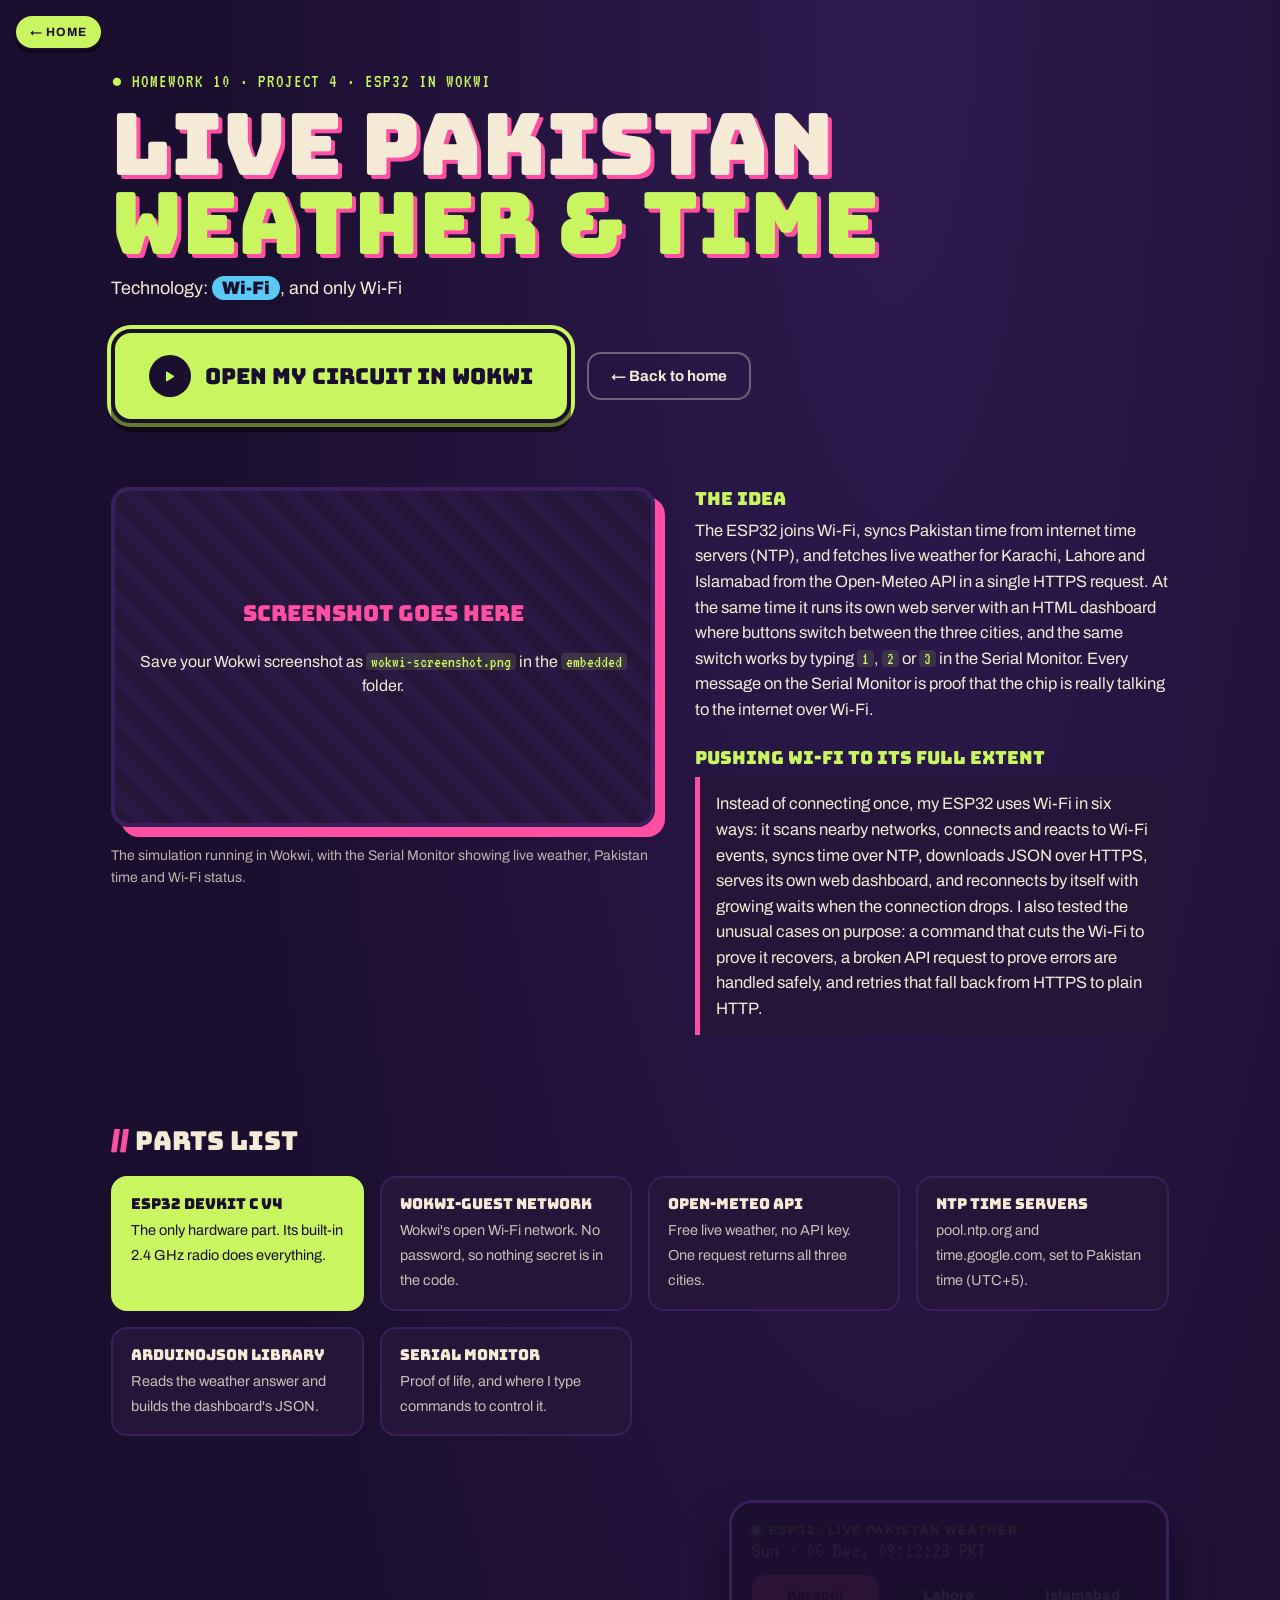
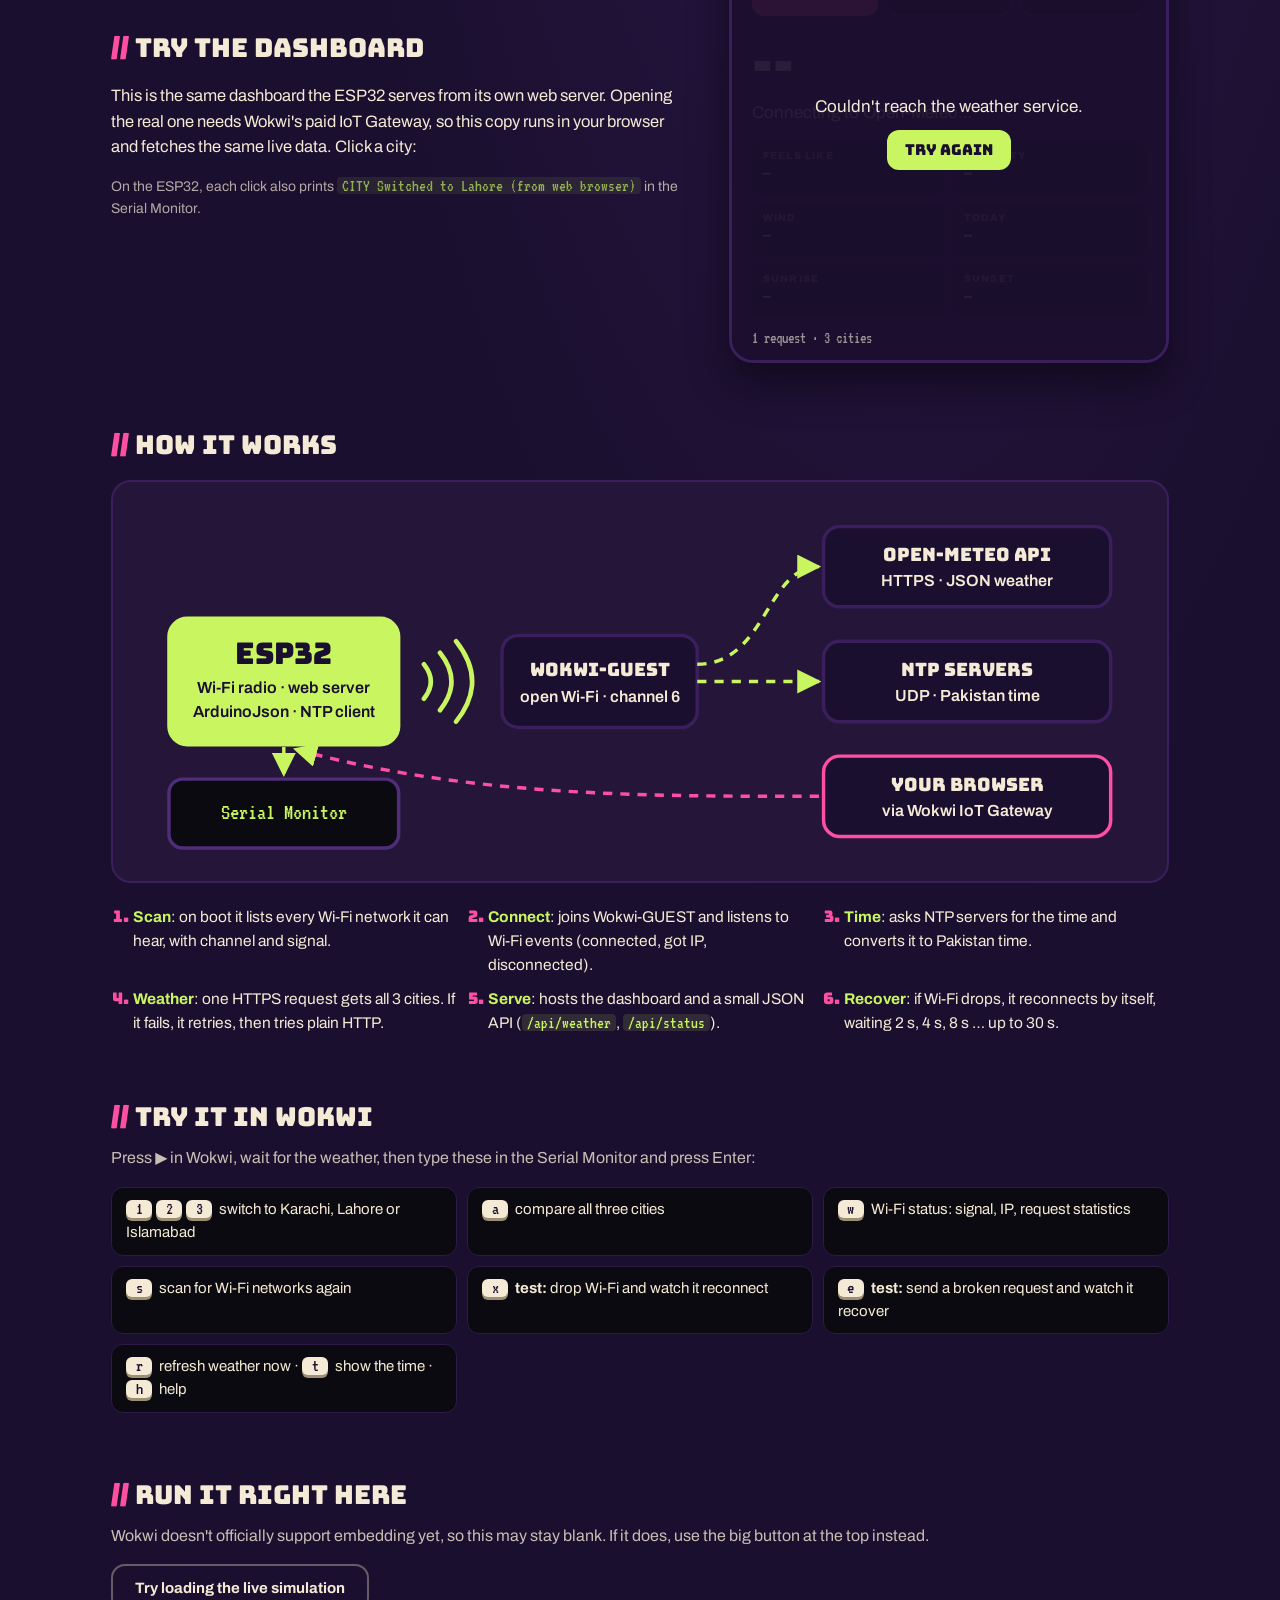
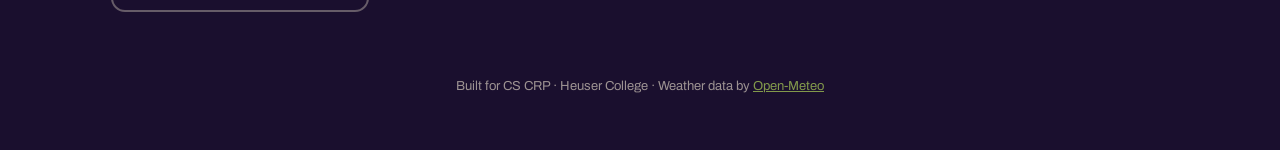
==== Homework_9/embedded/index.html @ a688c6cf "Add files via upload add hw 10 embedded page" ====
<!DOCTYPE html>
<html lang="en">
<head>
  <meta charset="UTF-8">
  <meta name="viewport" content="width=device-width, initial-scale=1.0">
  <title>Live Pakistan Weather & Time · Homework 10</title>
  <link rel="preconnect" href="https://fonts.googleapis.com">
  <link rel="preconnect" href="https://fonts.gstatic.com" crossorigin>
  <link href="https://fonts.googleapis.com/css2?family=Archivo:wght@400;600;700;800;900&family=Bungee&family=Caveat:wght@600;700&family=VT323&display=swap" rel="stylesheet">
  <link rel="stylesheet" href="embedded.css">
</head>
<body>
  <a class="home-link" href="/">← Home</a>

  <main class="page">

    <!-- ============ TITLE + BIG BUTTON ============ -->
    <section class="hero">
      <span class="kicker">● HOMEWORK 10 · PROJECT 4 · ESP32 IN WOKWI</span>
      <h1 class="title">LIVE PAKISTAN<br><span>WEATHER &amp; TIME</span></h1>
      <p class="tech">Technology: <b>Wi-Fi</b>, and only Wi-Fi</p>
      <div class="cta">
        <!-- ▼▼ Paste your Wokwi share link here (the only place it lives) ▼▼ -->
        <a class="big-btn" id="wokwiLink" href="https://wokwi.com/projects/YOUR-PROJECT-ID" target="_blank" rel="noopener">
          <span class="play">▶</span> Open my circuit in Wokwi
        </a>
        <a class="ghost-btn" href="/">← Back to home</a>
      </div>
    </section>

    <!-- ============ SCREENSHOT + EXPLANATION ============ -->
    <section class="split">
      <figure class="shot">
        <img src="wokwi-screenshot.png" alt="Screenshot of the running Wokwi simulation with the Serial Monitor"
             onerror="this.hidden=true;document.getElementById('shotMissing').hidden=false">
        <div class="shot-missing" id="shotMissing" hidden>
          <p class="big">SCREENSHOT GOES HERE</p>
          <p>Save your Wokwi screenshot as <code>wokwi-screenshot.png</code> in the <code>embedded</code> folder.</p>
        </div>
        <figcaption>The simulation running in Wokwi, with the Serial Monitor showing live weather, Pakistan time and Wi-Fi status.</figcaption>
      </figure>

      <div class="explain">
        <h2>The idea</h2>
        <p>The ESP32 joins Wi-Fi, syncs Pakistan time from internet time servers (NTP), and fetches live weather for Karachi, Lahore and Islamabad from the Open-Meteo API in a single HTTPS request. At the same time it runs its own web server with an HTML dashboard where buttons switch between the three cities, and the same switch works by typing <code>1</code>, <code>2</code> or <code>3</code> in the Serial Monitor. Every message on the Serial Monitor is proof that the chip is really talking to the internet over Wi-Fi.</p>

        <h2>Pushing Wi-Fi to its full extent</h2>
        <p class="extent">Instead of connecting once, my ESP32 uses Wi-Fi in six ways: it scans nearby networks, connects and reacts to Wi-Fi events, syncs time over NTP, downloads JSON over HTTPS, serves its own web dashboard, and reconnects by itself with growing waits when the connection drops. I also tested the unusual cases on purpose: a command that cuts the Wi-Fi to prove it recovers, a broken API request to prove errors are handled safely, and retries that fall back from HTTPS to plain HTTP.</p>
      </div>
    </section>

    <!-- ============ PARTS LIST ============ -->
    <section>
      <h2 class="section-title">Parts list</h2>
      <div class="parts">
        <div class="part hw"><b>ESP32 DevKit C v4</b><span>The only hardware part. Its built-in 2.4 GHz radio does everything.</span></div>
        <div class="part"><b>Wokwi-GUEST network</b><span>Wokwi's open Wi-Fi network. No password, so nothing secret is in the code.</span></div>
        <div class="part"><b>Open-Meteo API</b><span>Free live weather, no API key. One request returns all three cities.</span></div>
        <div class="part"><b>NTP time servers</b><span>pool.ntp.org and time.google.com, set to Pakistan time (UTC+5).</span></div>
        <div class="part"><b>ArduinoJson library</b><span>Reads the weather answer and builds the dashboard's JSON.</span></div>
        <div class="part"><b>Serial Monitor</b><span>Proof of life, and where I type commands to control it.</span></div>
      </div>
    </section>

    <!-- ============ LIVE PREVIEW OF THE ESP32 DASHBOARD ============ -->
    <section class="preview-wrap">
      <div class="preview-text">
        <h2 class="section-title">Try the dashboard</h2>
        <p>This is the same dashboard the ESP32 serves from its own web server. Opening the real one needs Wokwi's paid IoT Gateway, so this copy runs in your browser and fetches the same live data. Click a city:</p>
        <p class="note">On the ESP32, each click also prints <code>CITY Switched to Lahore (from web browser)</code> in the Serial Monitor.</p>
      </div>
      <div class="device" id="device">
        <div class="device-top"><span class="led"></span> ESP32 · LIVE PAKISTAN WEATHER</div>
        <div class="clock" id="clock">--:--:-- PKT</div>
        <div class="tabs" role="tablist">
          <button type="button" data-city="0" class="on">Karachi</button>
          <button type="button" data-city="1">Lahore</button>
          <button type="button" data-city="2">Islamabad</button>
        </div>
        <div class="reading" id="reading">
          <div class="temp" id="temp">--</div>
          <div class="sky" id="sky">Connecting to Open-Meteo…</div>
          <div class="grid">
            <div><b>Feels like</b><span id="feels">–</span></div>
            <div><b>Humidity</b><span id="hum">–</span></div>
            <div><b>Wind</b><span id="wind">–</span></div>
            <div><b>Today</b><span id="range">–</span></div>
            <div><b>Sunrise</b><span id="rise">–</span></div>
            <div><b>Sunset</b><span id="set">–</span></div>
          </div>
        </div>
        <div class="device-error" id="previewError" hidden>
          <p>Couldn't reach the weather service.</p>
          <button type="button" id="retry">Try again</button>
        </div>
        <div class="device-foot" id="foot">1 request · 3 cities</div>
      </div>
    </section>

    <!-- ============ HOW IT WORKS ============ -->
    <section>
      <h2 class="section-title">How it works</h2>
      <svg class="diagram" viewBox="0 0 900 330" role="img" aria-label="Diagram: the ESP32 talks over Wi-Fi to the Wokwi-GUEST access point, which reaches Open-Meteo and NTP servers on the internet; a browser reaches the ESP32's web server through the Wokwi IoT Gateway; the Serial Monitor shows logs and sends commands.">
        <defs>
          <marker id="arrow" viewBox="0 0 10 10" refX="9" refY="5" markerWidth="7" markerHeight="7" orient="auto-start-reverse"><path d="M0,0 L10,5 L0,10 z" fill="#C8F560"/></marker>
        </defs>
        <!-- ESP32 -->
        <rect x="40" y="110" width="200" height="110" rx="16" class="box hw"/>
        <text x="140" y="150" class="label big on-lime">ESP32</text>
        <text x="140" y="175" class="label on-lime">Wi-Fi radio · web server</text>
        <text x="140" y="196" class="label on-lime">ArduinoJson · NTP client</text>
        <!-- waves -->
        <path class="wave" d="M262,150 q12,15 0,30"/><path class="wave w2" d="M276,140 q20,25 0,50"/><path class="wave w3" d="M290,130 q28,35 0,70"/>
        <!-- access point -->
        <rect x="330" y="125" width="170" height="80" rx="14" class="box"/>
        <text x="415" y="160" class="label big2">Wokwi-GUEST</text>
        <text x="415" y="183" class="label">open Wi-Fi · channel 6</text>
        <!-- internet services -->
        <rect x="610" y="30" width="250" height="70" rx="14" class="box"/>
        <text x="735" y="60" class="label big2">Open-Meteo API</text>
        <text x="735" y="82" class="label">HTTPS · JSON weather</text>
        <rect x="610" y="130" width="250" height="70" rx="14" class="box"/>
        <text x="735" y="160" class="label big2">NTP servers</text>
        <text x="735" y="182" class="label">UDP · Pakistan time</text>
        <rect x="610" y="230" width="250" height="70" rx="14" class="box pink"/>
        <text x="735" y="260" class="label big2">Your browser</text>
        <text x="735" y="282" class="label">via Wokwi IoT Gateway</text>
        <!-- links -->
        <path class="link" d="M500,150 C560,150 560,65 606,65" marker-end="url(#arrow)"/>
        <path class="link" d="M500,165 L606,165" marker-end="url(#arrow)"/>
        <path class="link back" d="M606,265 C450,265 300,265 150,224" marker-end="url(#arrow)"/>
        <!-- serial monitor -->
        <rect x="40" y="250" width="200" height="60" rx="12" class="box dark"/>
        <text x="140" y="285" class="label mono">Serial Monitor</text>
        <path class="link" d="M140,222 L140,246" marker-end="url(#arrow)"/>
      </svg>
      <ol class="steps">
        <li><b>Scan</b>: on boot it lists every Wi-Fi network it can hear, with channel and signal.</li>
        <li><b>Connect</b>: joins Wokwi-GUEST and listens to Wi-Fi events (connected, got IP, disconnected).</li>
        <li><b>Time</b>: asks NTP servers for the time and converts it to Pakistan time.</li>
        <li><b>Weather</b>: one HTTPS request gets all 3 cities. If it fails, it retries, then tries plain HTTP.</li>
        <li><b>Serve</b>: hosts the dashboard and a small JSON API (<code>/api/weather</code>, <code>/api/status</code>).</li>
        <li><b>Recover</b>: if Wi-Fi drops, it reconnects by itself, waiting 2 s, 4 s, 8 s … up to 30 s.</li>
      </ol>
    </section>

    <!-- ============ SERIAL COMMANDS ============ -->
    <section>
      <h2 class="section-title">Try it in Wokwi</h2>
      <p class="muted">Press ▶ in Wokwi, wait for the weather, then type these in the Serial Monitor and press Enter:</p>
      <div class="commands">
        <div><kbd>1</kbd><kbd>2</kbd><kbd>3</kbd> switch to Karachi, Lahore or Islamabad</div>
        <div><kbd>a</kbd> compare all three cities</div>
        <div><kbd>w</kbd> Wi-Fi status: signal, IP, request statistics</div>
        <div><kbd>s</kbd> scan for Wi-Fi networks again</div>
        <div><kbd>x</kbd> <b>test:</b> drop Wi-Fi and watch it reconnect</div>
        <div><kbd>e</kbd> <b>test:</b> send a broken request and watch it recover</div>
        <div><kbd>r</kbd> refresh weather now · <kbd>t</kbd> show the time · <kbd>h</kbd> help</div>
      </div>
    </section>

    <!-- ============ OPTIONAL EMBED ============ -->
    <section class="embed">
      <h2 class="section-title">Run it right here</h2>
      <p class="muted">Wokwi doesn't officially support embedding yet, so this may stay blank. If it does, use the big button at the top instead.</p>
      <button type="button" class="ghost-btn" id="embedBtn">Try loading the live simulation</button>
      <div class="embed-frame" id="embedFrame" hidden></div>
    </section>

    <p class="credits">Built for CS CRP · Heuser College · Weather data by <a href="https://open-meteo.com/" target="_blank" rel="noopener">Open-Meteo</a></p>
  </main>

  <script src="embedded.js"></script>
</body>
</html>
---- Homework_9/embedded/embedded.css ----
/* /embedded · Homework 10 page */
:root {
  --night: #1A0F2E;
  --night-2: #241539;
  --plum: #3A1F5C;
  --tang: #FF6B2C;
  --lime: #C8F560;
  --cream: #F4EAD5;
  --pink: #FF4FA3;
  --sky: #5BC8F5;
  --ink: #120a1f;
}
* { box-sizing: border-box; }
html, body { margin: 0; overflow-x: hidden; }
body {
  min-height: 100vh;
  background: radial-gradient(ellipse at 70% 0%, #2f1a50 0%, transparent 55%), var(--night);
  color: var(--cream);
  font-family: 'Archivo', system-ui, sans-serif;
  line-height: 1.55;
}
a { color: var(--lime); }
code { font: 17px 'VT323', monospace; background: rgba(200,245,96,.12); color: var(--lime); padding: 0 5px; border-radius: 4px; }

.home-link {
  position: fixed; top: 14px; left: 14px; z-index: 50;
  padding: 9px 14px; border-radius: 999px;
  background: var(--lime); color: var(--night);
  font: 700 12px 'Archivo', sans-serif; letter-spacing: .08em; text-transform: uppercase; text-decoration: none;
  border: 2px solid var(--night); box-shadow: 0 3px 0 rgba(0,0,0,.5);
}
.page { width: min(1160px, 100%); margin: 0 auto; padding: 70px 4vw 40px; }
section { margin-bottom: 64px; }
.section-title { margin: 0 0 18px; font: 26px 'Bungee', sans-serif; color: var(--cream); }
.section-title::before { content: '// '; color: var(--pink); }
.muted { opacity: .8; margin-top: -6px; }

/* ---------- hero ---------- */
.kicker { font: 19px 'VT323', monospace; color: var(--lime); letter-spacing: .05em; }
.title { margin: 10px 0 12px; font: 400 clamp(40px, 7.4vw, 86px)/.92 'Bungee', sans-serif; text-shadow: 4px 4px 0 var(--pink); animation: drop .7s cubic-bezier(.2,1.4,.4,1) both; }
.title span { color: var(--lime); }
.tech { margin: 0 0 26px; font-size: 18px; }
.tech b { background: var(--sky); color: var(--night); padding: 2px 10px; border-radius: 999px; font-weight: 900; }
.cta { display: flex; flex-wrap: wrap; gap: 16px; align-items: center; }
.big-btn {
  display: inline-flex; align-items: center; gap: 14px;
  padding: 22px 34px; border-radius: 20px;
  background: var(--lime); color: var(--night);
  font: 22px 'Bungee', sans-serif; text-decoration: none;
  border: 4px solid var(--night);
  box-shadow: 0 9px 0 rgba(0,0,0,.5), 0 0 0 4px var(--lime);
  transition: transform .15s, box-shadow .15s;
  animation: pop .6s cubic-bezier(.2,1.5,.4,1) .3s both;
}
.big-btn:hover { transform: translateY(-4px) rotate(-1deg); box-shadow: 0 13px 0 rgba(0,0,0,.5), 0 0 0 4px var(--lime); }
.big-btn:active { transform: translateY(6px); box-shadow: 0 2px 0 rgba(0,0,0,.5), 0 0 0 4px var(--lime); }
.big-btn .play { display: grid; place-items: center; width: 42px; height: 42px; border-radius: 50%; background: var(--night); color: var(--lime); font-size: 18px; }
.ghost-btn {
  padding: 14px 22px; border-radius: 14px;
  border: 2px solid rgba(244,234,213,.35); background: transparent; color: var(--cream);
  font: 700 15px 'Archivo', sans-serif; text-decoration: none; cursor: pointer;
}
.ghost-btn:hover { border-color: var(--lime); color: var(--lime); }

/* ---------- screenshot + explanation ---------- */
.split { display: grid; grid-template-columns: 1.15fr 1fr; gap: 40px; align-items: start; }
.shot { margin: 0; }
.shot img, .shot-missing {
  display: block; width: 100%;
  border-radius: 18px; border: 4px solid var(--plum);
  box-shadow: 10px 10px 0 var(--pink);
}
.shot-missing { aspect-ratio: 16 / 10; display: grid; place-content: center; text-align: center; padding: 20px; background: repeating-linear-gradient(45deg, var(--night-2) 0 14px, #2a1945 14px 28px); }
.shot-missing[hidden], .shot img[hidden] { display: none; }
.shot-missing .big { font: 22px 'Bungee', sans-serif; color: var(--pink); margin: 0 0 6px; }
.shot figcaption { margin-top: 18px; font-size: 14px; opacity: .75; }
.explain h2 { margin: 0 0 8px; font: 18px 'Bungee', sans-serif; color: var(--lime); }
.explain p { margin: 0 0 24px; font-size: 16.5px; }
.extent { background: var(--night-2); border-left: 5px solid var(--pink); padding: 14px 16px; border-radius: 0 14px 14px 0; }

/* ---------- parts ---------- */
.parts { display: grid; grid-template-columns: repeat(auto-fit, minmax(240px, 1fr)); gap: 16px; }
.part {
  background: var(--night-2); border: 2px solid var(--plum); border-radius: 16px; padding: 16px 18px;
  transition: transform .15s, border-color .15s;
}
.part:hover { transform: translateY(-3px); border-color: var(--lime); }
.part b { display: block; font: 15px 'Bungee', sans-serif; color: var(--cream); margin-bottom: 4px; }
.part span { font-size: 14.5px; opacity: .8; }
.part.hw { background: var(--lime); color: var(--night); border-color: var(--lime); }
.part.hw b { color: var(--night); }
.part.hw span { opacity: 1; }

/* ---------- dashboard preview ---------- */
.preview-wrap { display: grid; grid-template-columns: 1fr 440px; gap: 40px; align-items: center; }
.preview-text p { font-size: 16.5px; }
.note { font-size: 14px !important; opacity: .7; }
.device {
  position: relative;
  background: var(--night-2); border: 3px solid var(--plum); border-radius: 24px;
  padding: 20px 20px 14px;
  box-shadow: 0 20px 40px rgba(0,0,0,.45);
}
.device-top { font: 700 12px 'Archivo', sans-serif; letter-spacing: .14em; color: var(--lime); display: flex; align-items: center; gap: 8px; }
.led { width: 9px; height: 9px; border-radius: 50%; background: var(--lime); box-shadow: 0 0 10px var(--lime); animation: blink 1.6s steps(2) infinite; }
.clock { font: 22px 'VT323', monospace; opacity: .85; margin-top: 2px; }
.tabs { display: flex; gap: 8px; margin: 14px 0 16px; }
.tabs button {
  flex: 1; padding: 11px 6px; border-radius: 12px;
  border: 2px solid var(--plum); background: var(--night); color: var(--cream);
  font: 800 14px 'Archivo', sans-serif; cursor: pointer; transition: background .15s, transform .1s;
}
.tabs button:hover { border-color: var(--pink); }
.tabs button:active { transform: scale(.96); }
.tabs button.on { background: var(--pink); color: var(--night); border-color: var(--pink); }
.temp { font: 900 62px/1 'Archivo', sans-serif; }
.sky { font-size: 17px; margin: 6px 0 14px; min-height: 26px; }
.reading.swap { animation: swap .35s ease; }
.grid { display: grid; grid-template-columns: 1fr 1fr; gap: 8px; }
.grid div { background: var(--night); border-radius: 12px; padding: 9px 11px; }
.grid b { display: block; font: 800 10px 'Archivo', sans-serif; letter-spacing: .12em; text-transform: uppercase; opacity: .6; }
.grid span { font-weight: 700; }
.device-foot { margin-top: 12px; font: 16px 'VT323', monospace; opacity: .6; }
.device-error { position: absolute; inset: 0; border-radius: 21px; background: rgba(26,15,46,.93); display: grid; place-content: center; gap: 10px; text-align: center; padding: 20px; }
.device-error[hidden] { display: none; }
.device-error p { margin: 0; font-size: 17px; }
.device-error button { justify-self: center; padding: 10px 18px; border-radius: 12px; border: 0; background: var(--lime); color: var(--night); font: 15px 'Bungee', sans-serif; cursor: pointer; }
.reading.loading .temp, .reading.loading .grid span { opacity: .35; }

/* ---------- how it works ---------- */
.diagram { width: 100%; height: auto; display: block; background: var(--night-2); border: 2px solid var(--plum); border-radius: 20px; padding: 10px; }
.diagram .box { fill: var(--night); stroke: var(--plum); stroke-width: 3; }
.diagram .box.hw { fill: var(--lime); stroke: var(--lime); }
.diagram .box.pink { stroke: var(--pink); }
.diagram .box.dark { fill: #0B0A10; stroke: #4f2d7a; }
.diagram .label { fill: var(--cream); font: 600 14px 'Archivo', sans-serif; text-anchor: middle; }
.diagram .label.big { font: 26px 'Bungee', sans-serif; }
.diagram .label.on-lime { fill: var(--night); }
.diagram .label.big2 { font: 16px 'Bungee', sans-serif; }
.diagram .label.mono { font: 20px 'VT323', monospace; fill: var(--lime); }
.diagram .wave { fill: none; stroke: var(--lime); stroke-width: 4; stroke-linecap: round; animation: wave 1.5s ease-in-out infinite; }
.diagram .wave.w2 { animation-delay: .2s; }
.diagram .wave.w3 { animation-delay: .4s; }
.diagram .link { fill: none; stroke: var(--lime); stroke-width: 3; stroke-dasharray: 8 7; animation: flow 1.2s linear infinite; }
.diagram .link.back { stroke: var(--pink); }
.steps { display: grid; grid-template-columns: repeat(auto-fit, minmax(300px, 1fr)); gap: 10px 30px; padding-left: 22px; margin-top: 22px; }
.steps li { font-size: 15.5px; }
.steps li::marker { font: 16px 'Bungee', sans-serif; color: var(--pink); }
.steps b { color: var(--lime); }

/* ---------- commands ---------- */
.commands { display: grid; grid-template-columns: repeat(auto-fit, minmax(320px, 1fr)); gap: 10px; }
.commands div { background: #0B0A10; border-radius: 12px; padding: 10px 14px; font-size: 15px; border: 1px solid #2c1a47; }
kbd { display: inline-block; min-width: 26px; text-align: center; margin-right: 4px; padding: 0 6px; border-radius: 6px; background: var(--cream); color: var(--night); font: 18px 'VT323', monospace; box-shadow: 0 3px 0 #9d8f74; }

/* ---------- embed ---------- */
.embed-frame { margin-top: 18px; border-radius: 18px; overflow: hidden; border: 3px solid var(--plum); background: #0B0A10; }
.embed-frame iframe { display: block; width: 100%; height: 620px; border: 0; }

.credits { text-align: center; font-size: 13px; opacity: .6; }

@keyframes drop { from { transform: translateY(-30px); opacity: 0; } }
@keyframes pop { from { transform: scale(.7); opacity: 0; } }
@keyframes blink { 50% { opacity: .25; } }
@keyframes swap { from { opacity: .2; transform: translateY(8px); } }
@keyframes wave { 0%, 100% { opacity: .25; } 50% { opacity: 1; } }
@keyframes flow { to { stroke-dashoffset: -30; } }

@media (max-width: 920px) {
  .split, .preview-wrap { grid-template-columns: 1fr; }
  .device { max-width: 460px; }
}
@media (max-width: 560px) {
  .big-btn { font-size: 17px; padding: 18px 22px; }
  .temp { font-size: 50px; }
  .steps, .commands { grid-template-columns: 1fr; }
  .shot img, .shot-missing { box-shadow: 6px 6px 0 var(--pink); }
}
@media (prefers-reduced-motion: reduce) {
  *, *::before, *::after { animation: none !important; transition: none !important; }
}
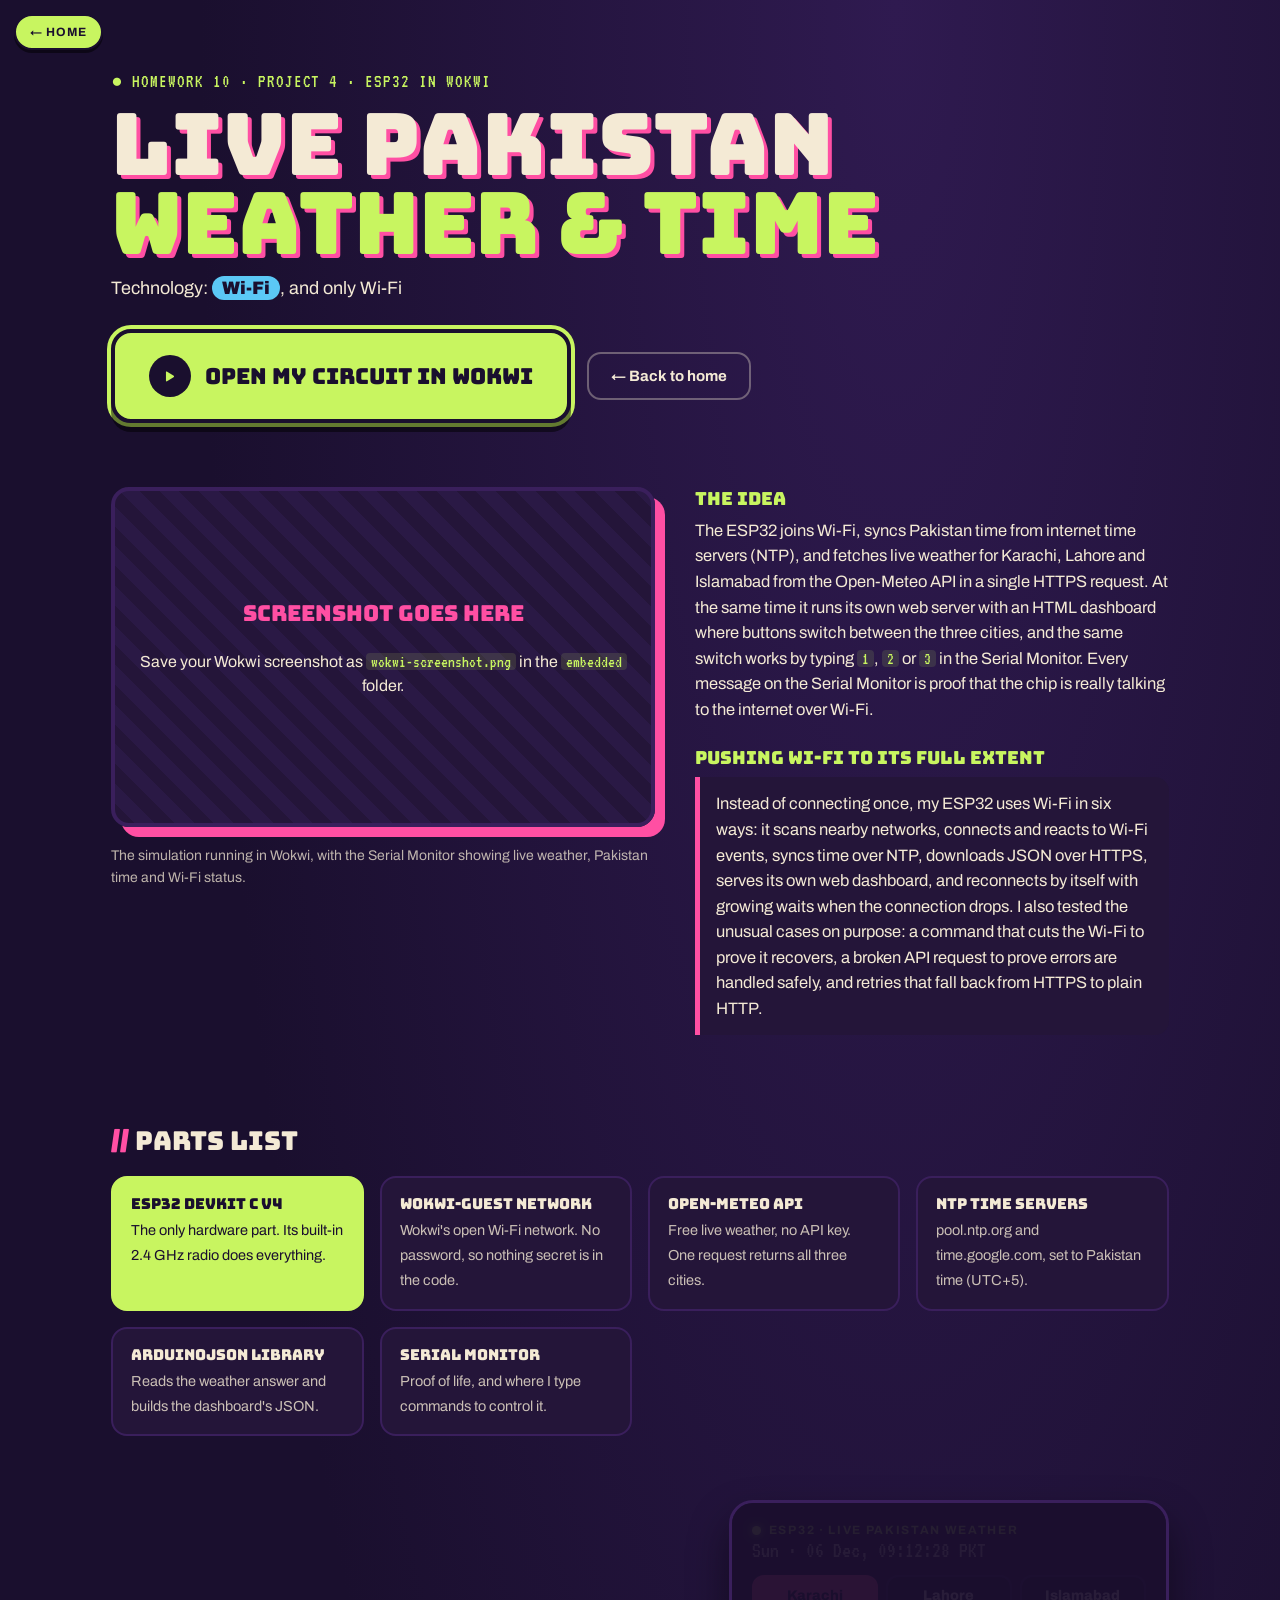
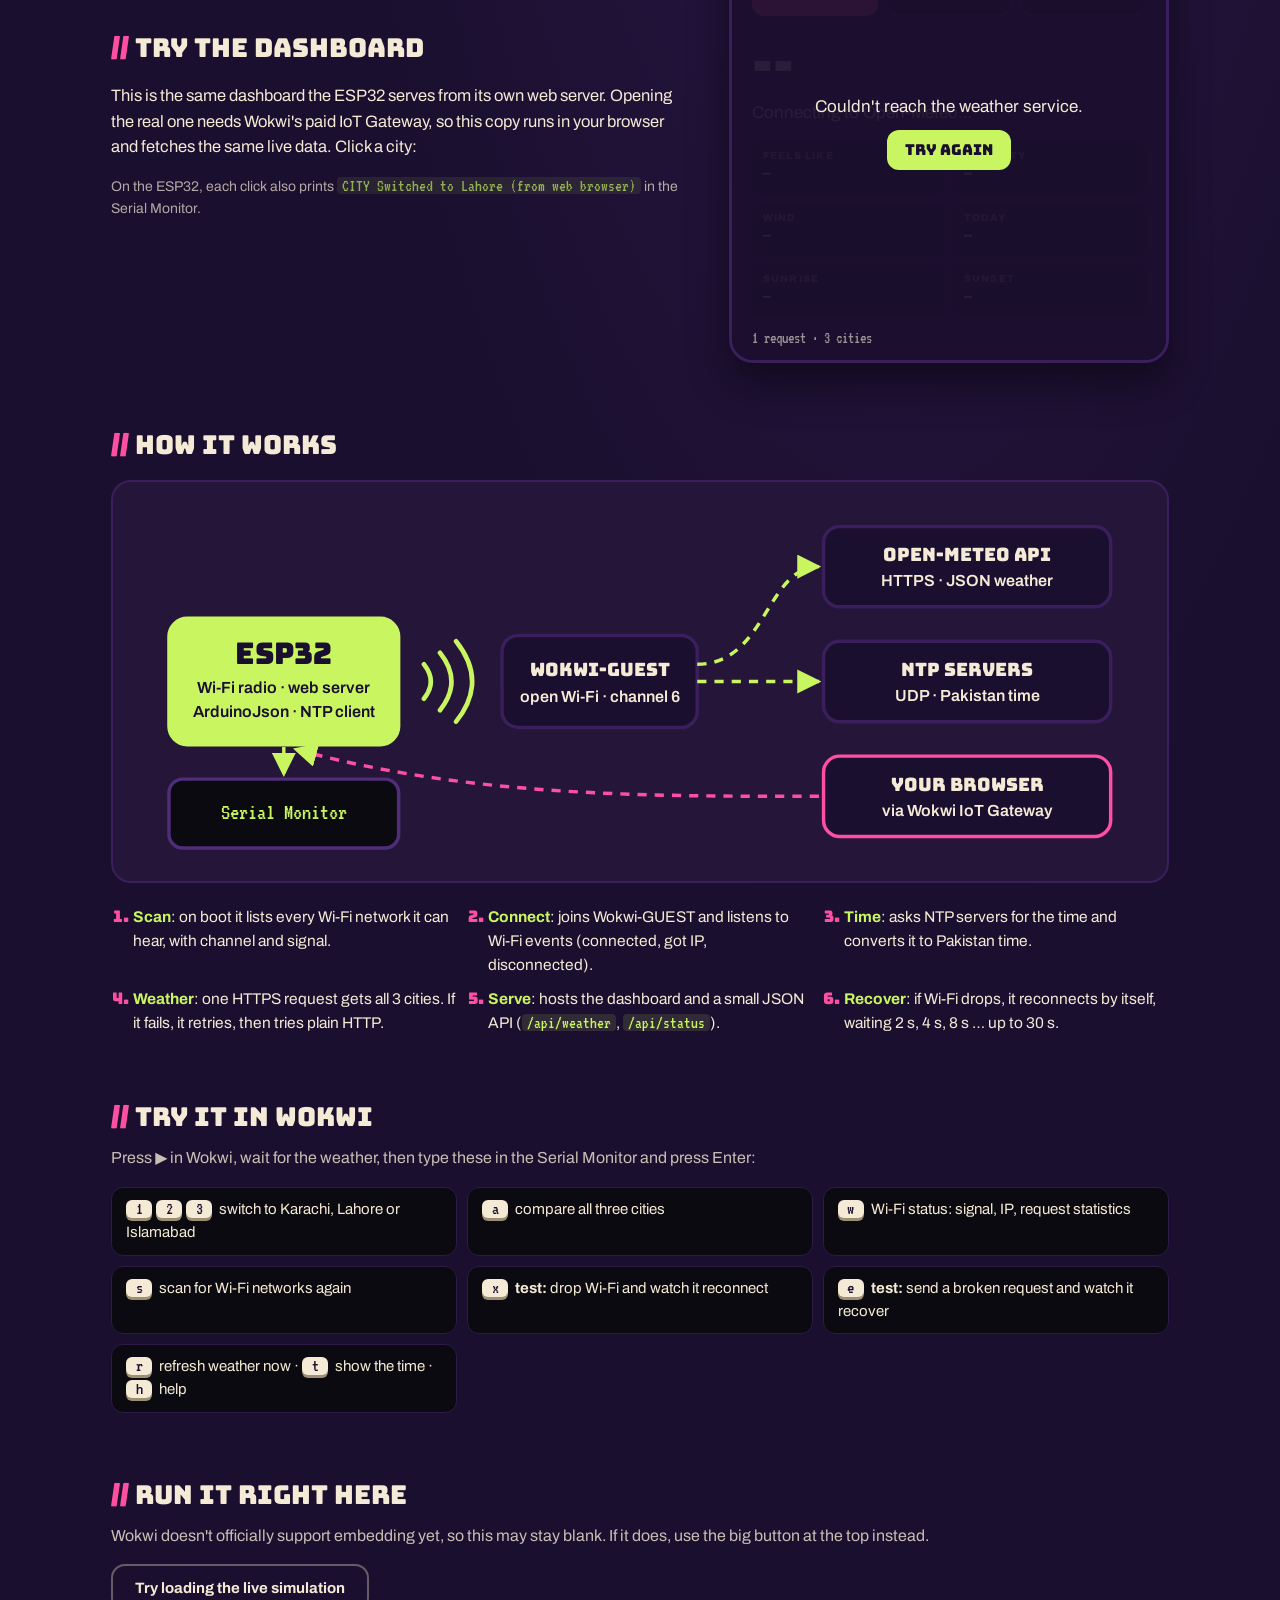
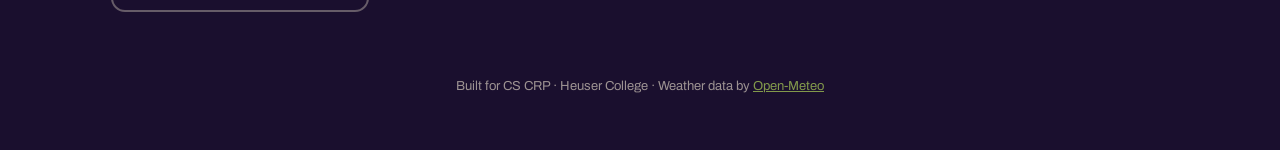
==== commit f6d1c12d: "Update index.html" ====
--- a/Homework_9/embedded/index.html
+++ b/Homework_9/embedded/index.html
@@ -21,7 +21,7 @@
       <p class="tech">Technology: <b>Wi-Fi</b>, and only Wi-Fi</p>
       <div class="cta">
         <!-- ▼▼ Paste your Wokwi share link here (the only place it lives) ▼▼ -->
-        <a class="big-btn" id="wokwiLink" href="https://wokwi.com/projects/YOUR-PROJECT-ID" target="_blank" rel="noopener">
+        <a class="big-btn" id="wokwiLink" href="https://wokwi.com/projects/481598593854146561" target="_blank" rel="noopener">
           <span class="play">▶</span> Open my circuit in Wokwi
         </a>
         <a class="ghost-btn" href="/">← Back to home</a>
